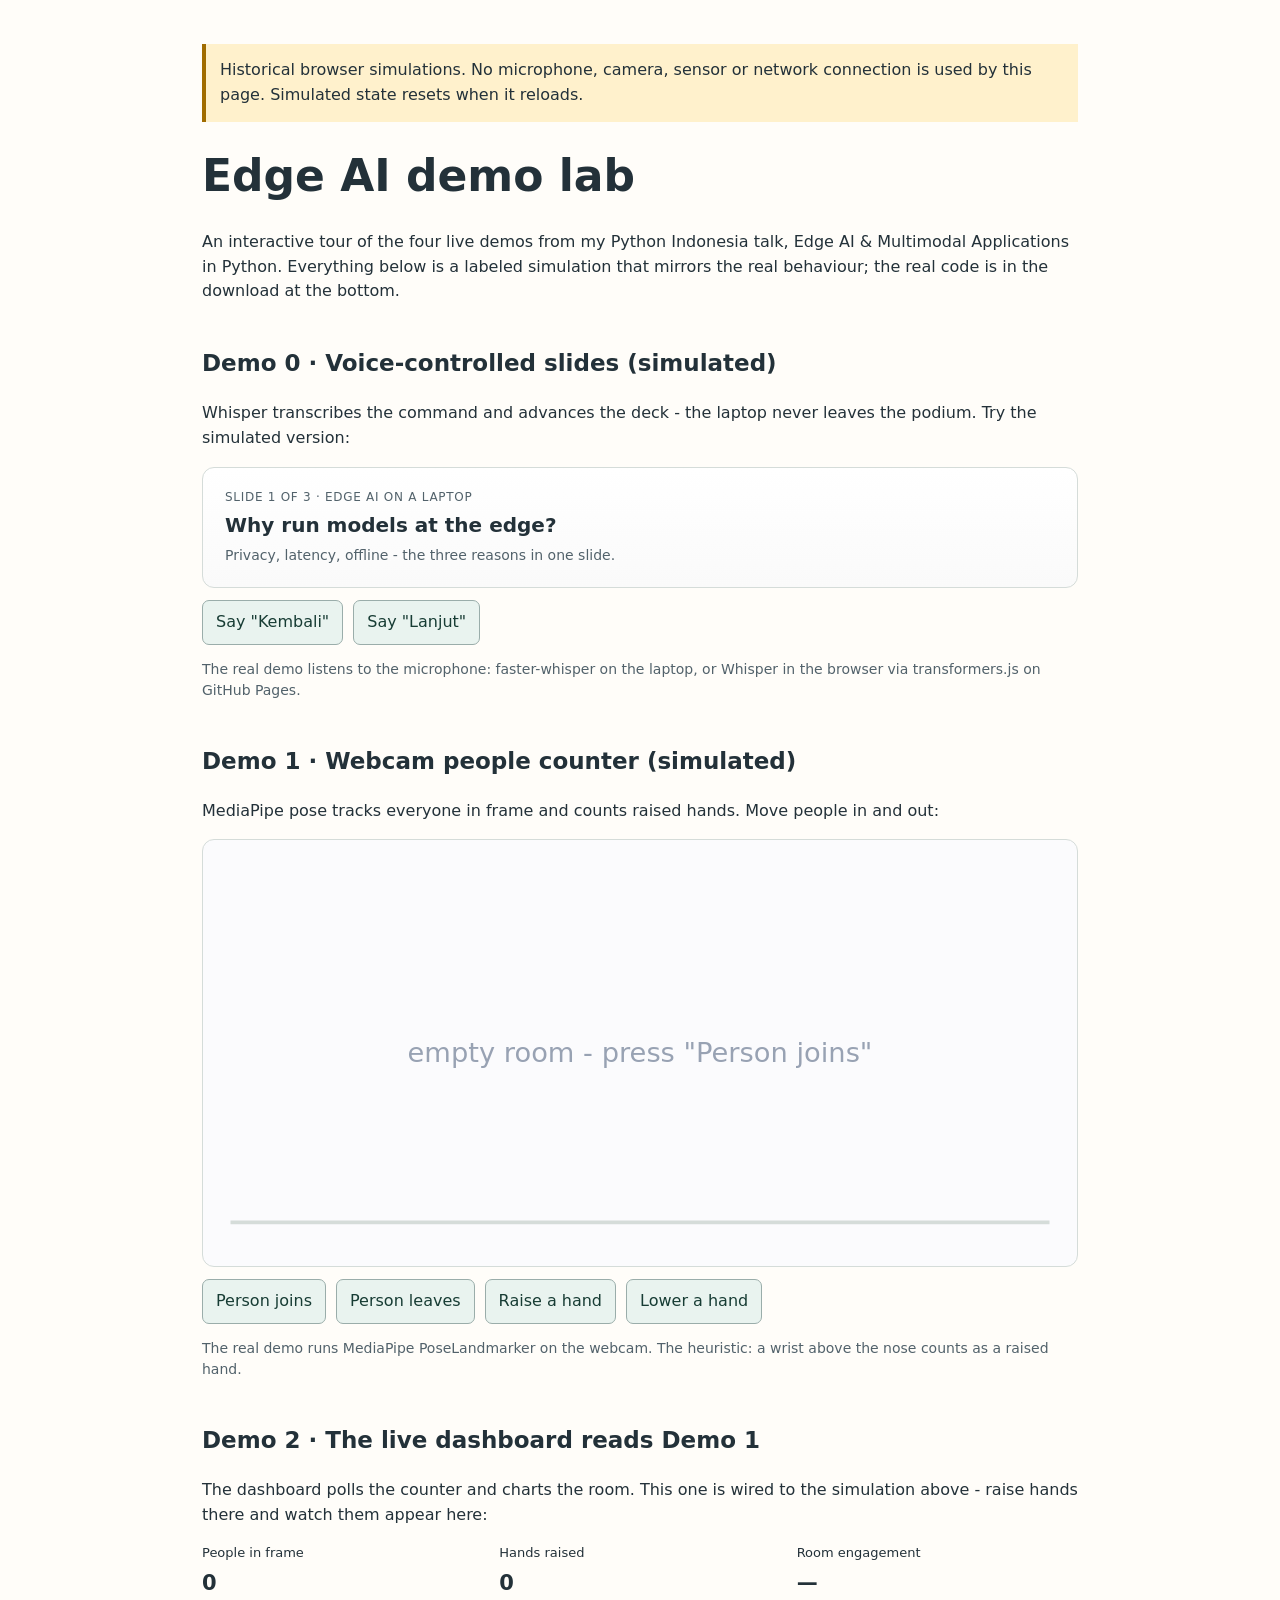
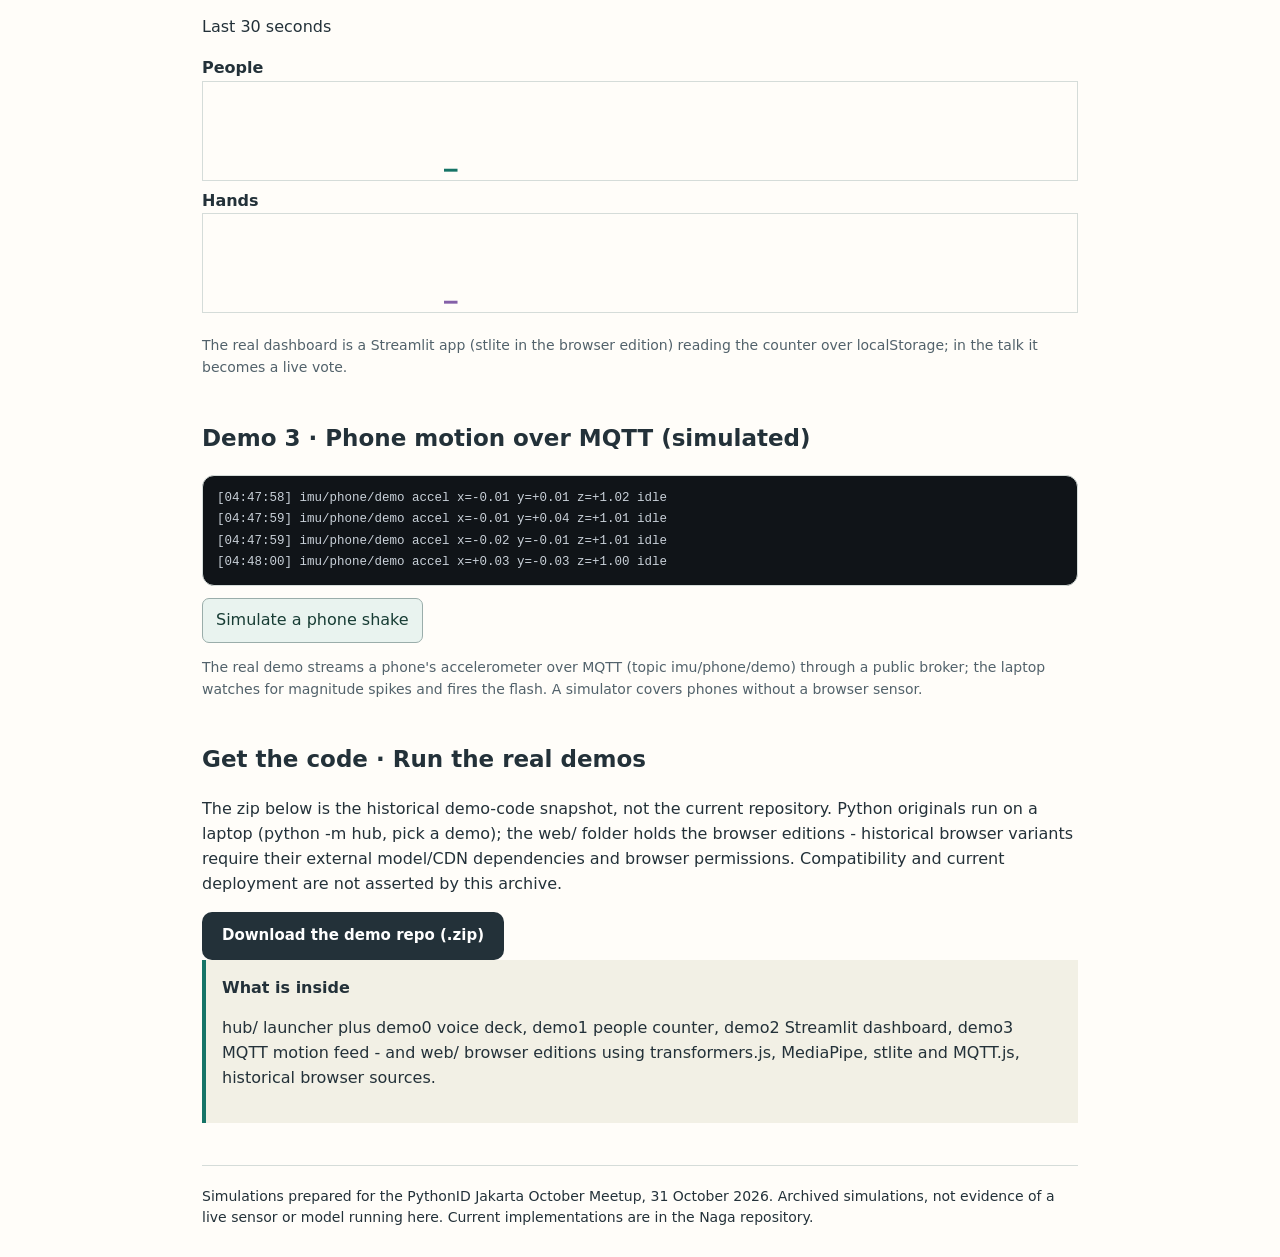
==== demo-lab-simulation/index.html @ c4323647 "Publish four-demo simulation lab" ====
<!doctype html><html lang="en"><meta charset="utf-8"><meta name="viewport" content="width=device-width,initial-scale=1"><title>Historical demo lab simulation</title><link rel="stylesheet" href="bundle.css"><div id="root"></div><script src="bundle.js"></script></html>
---- demo-lab-simulation/bundle.css ----
html,body,#root{margin:0;min-height:100%}body{background:var(--ds-page)}.mini-deck{border:1px solid var(--ds-hairline);border-radius:12px;padding:20px 22px;background:linear-gradient(180deg,#fff,#fafafa);min-height:96px;display:flex;flex-direction:column;justify-content:center;gap:4px}.mini-deck .slide-kicker{font-size:12px;color:var(--ds-ink-2);text-transform:uppercase;letter-spacing:.06em}.mini-deck .slide-title{font-size:20px;font-weight:600;color:var(--ds-ink)}.mini-deck .slide-note{font-size:14px;color:var(--ds-ink-2)}.transcript{margin-top:10px;font-family:ui-monospace,SFMono-Regular,Menlo,monospace;font-size:13px;color:var(--ds-ink-2);background:var(--ds-sand, #f6f4ef);border-radius:8px;padding:8px 12px}.transcript b{color:var(--ds-teal, #0f766e)}.scene{border:1px solid var(--ds-hairline);border-radius:12px;background:#fbfbfd;padding:8px}.scene svg{display:block;width:100%;height:auto}.scene-floor{stroke:var(--ds-hairline);stroke-width:2}.person-body{stroke:var(--ds-ink);stroke-width:3;fill:none;stroke-linecap:round}.person-head{fill:var(--ds-ink)}.arm-raised{stroke:var(--ds-teal, #0f766e)}.nose-dot{fill:#dc2626}.sensor-log{font-family:ui-monospace,SFMono-Regular,Menlo,monospace;font-size:12.5px;line-height:1.7;border:1px solid var(--ds-hairline);border-radius:12px;background:#101418;color:#c9d1d9;padding:12px 14px;max-height:180px;overflow-y:auto}.sensor-log .spike{color:#f0b429;font-weight:600}.flash-banner{margin-top:10px;border-radius:10px;padding:10px 14px;background:#fef3c7;color:#92400e;font-size:14px;font-weight:600}.btn-row{display:flex;flex-wrap:wrap;gap:10px;margin-top:12px}a.download-btn,a.download-btn:visited{display:inline-flex;align-items:center;gap:8px;background:var(--ds-ink, #171717);color:#fff!important;padding:12px 20px;border-radius:10px;text-decoration:none;font-size:15px;font-weight:600}.download-btn:hover{opacity:.9}:root{--ds-page:#fffdf9;--ds-ink:#233139;--ds-ink-2:#52626b;--ds-hairline:#d5dcd9;--ds-teal:#167467}*{box-sizing:border-box}body{font:16px/1.55 system-ui,sans-serif;color:var(--ds-ink)}main{max-width:920px;margin:auto;padding:28px 22px}h1{font-size:clamp(28px,5vw,44px);line-height:1.12}section{margin:42px 0}h2{font-size:23px}button,a.download-btn{min-height:44px;max-width:100%;overflow-wrap:anywhere}button{border:1px solid #9aadaa;border-radius:7px;background:#e9f3ef;padding:9px 13px;color:#173c34;font:inherit;cursor:pointer}.caption{font-size:14px;color:#52626b}.facts{display:grid;grid-template-columns:repeat(auto-fit,minmax(160px,1fr));gap:16px}.facts dt{font-size:13px}.facts dd{margin:3px 0 0;font-size:21px;font-weight:650}.callout{padding:16px;background:#f2f0e5;border-left:4px solid #167467}.sparklines svg{width:100%;height:100px;border:1px solid #d5dcd9}.sensor-log{overflow-wrap:anywhere}footer{border-top:1px solid #d5dcd9;padding-top:20px;font-size:14px}.historic{background:#fff1cc;padding:14px;border-left:4px solid #a06c00}
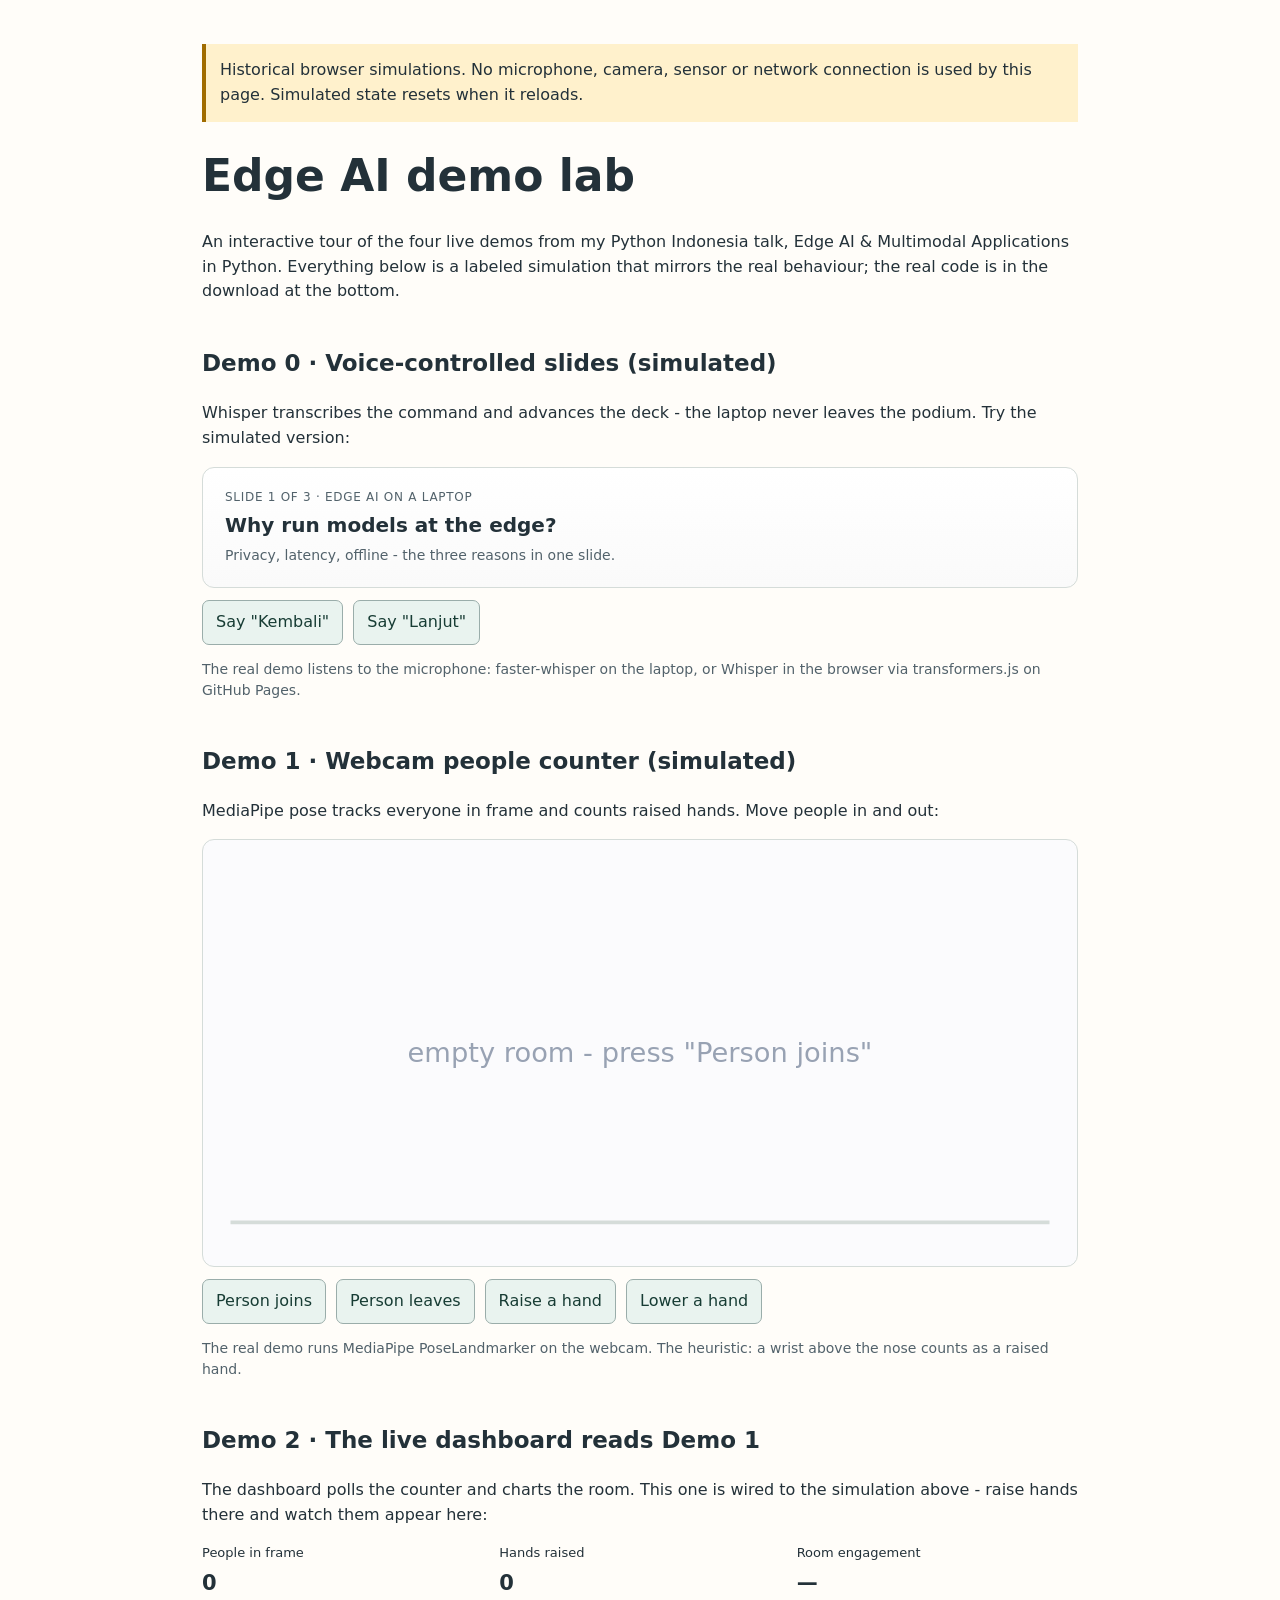
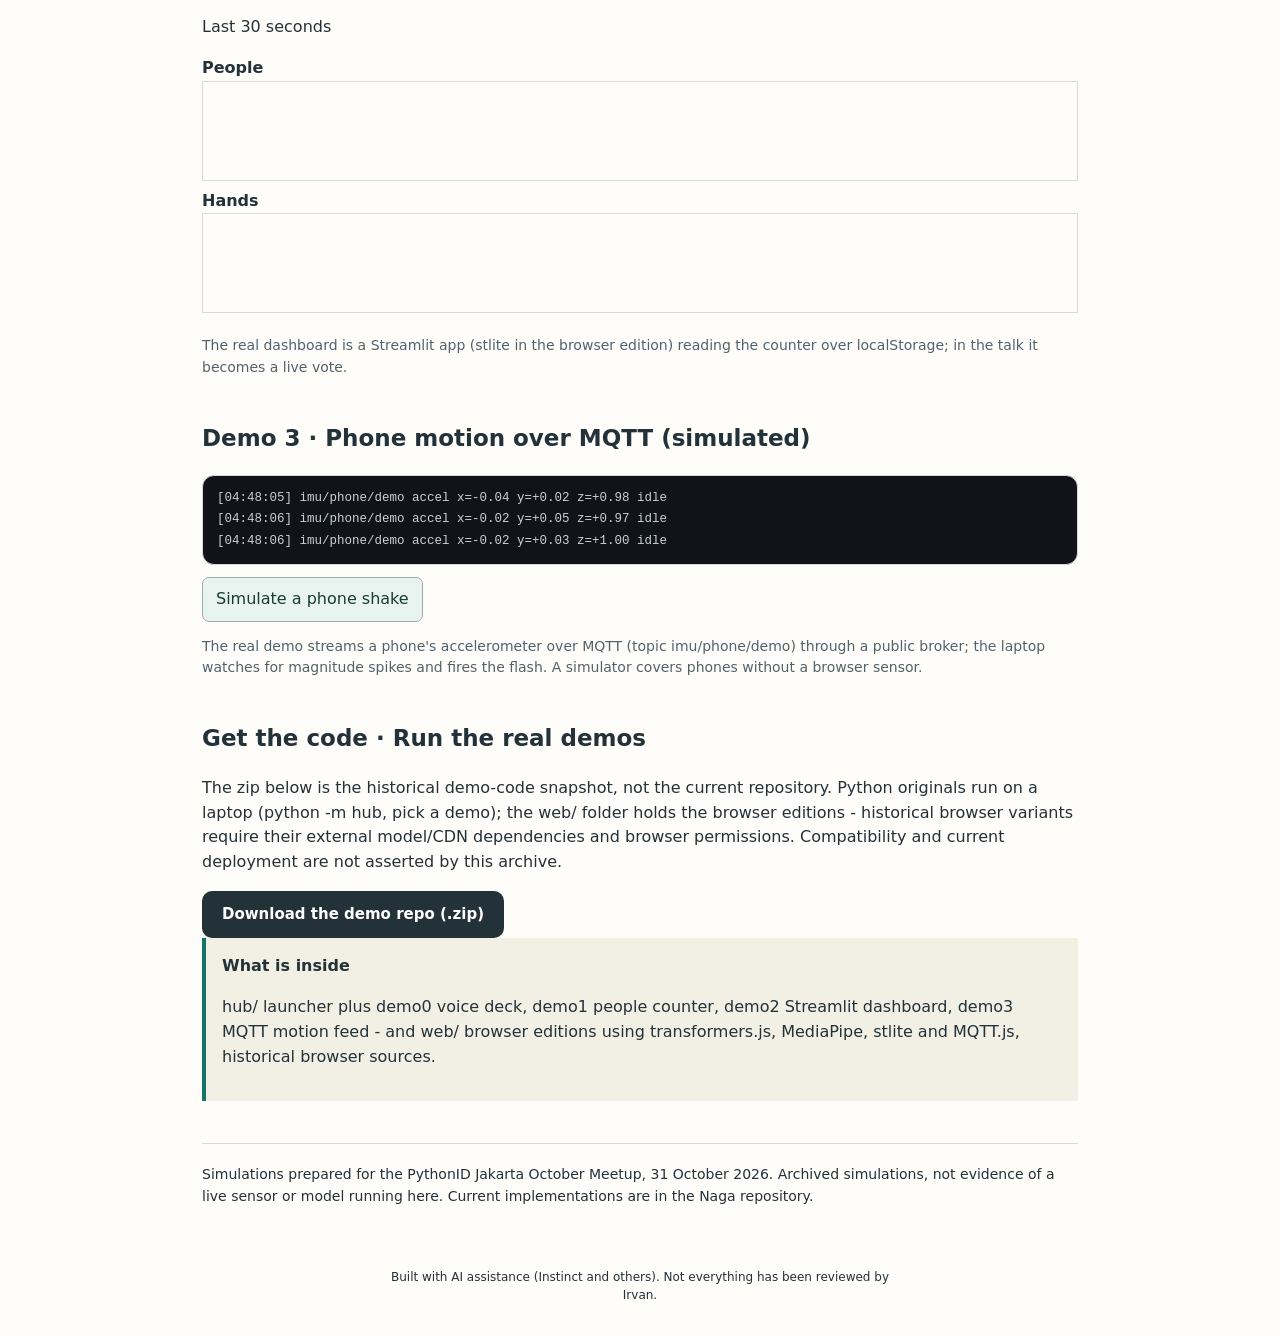
==== commit 28b238b3: "Disclose AI assistance on subpages and clarify release artifact comments" ====
--- a/demo-lab-simulation/index.html
+++ b/demo-lab-simulation/index.html
@@ -1 +1,2 @@
-<!doctype html><html lang="en"><meta charset="utf-8"><meta name="viewport" content="width=device-width,initial-scale=1"><title>Historical demo lab simulation</title><link rel="stylesheet" href="bundle.css"><div id="root"></div><script src="bundle.js"></script></html>+<!doctype html><html lang="en"><meta charset="utf-8"><meta name="viewport" content="width=device-width,initial-scale=1"><title>Historical demo lab simulation</title><link rel="stylesheet" href="bundle.css"><div id="root"></div><script src="bundle.js"></script><p class="ai-disclosure" style="font:12px/1.5 system-ui,sans-serif;text-align:center;padding:12px 16px;margin:20px auto;max-width:70ch">Built with AI assistance (Instinct and others). Not everything has been reviewed by Irvan.</p>
+</html>
